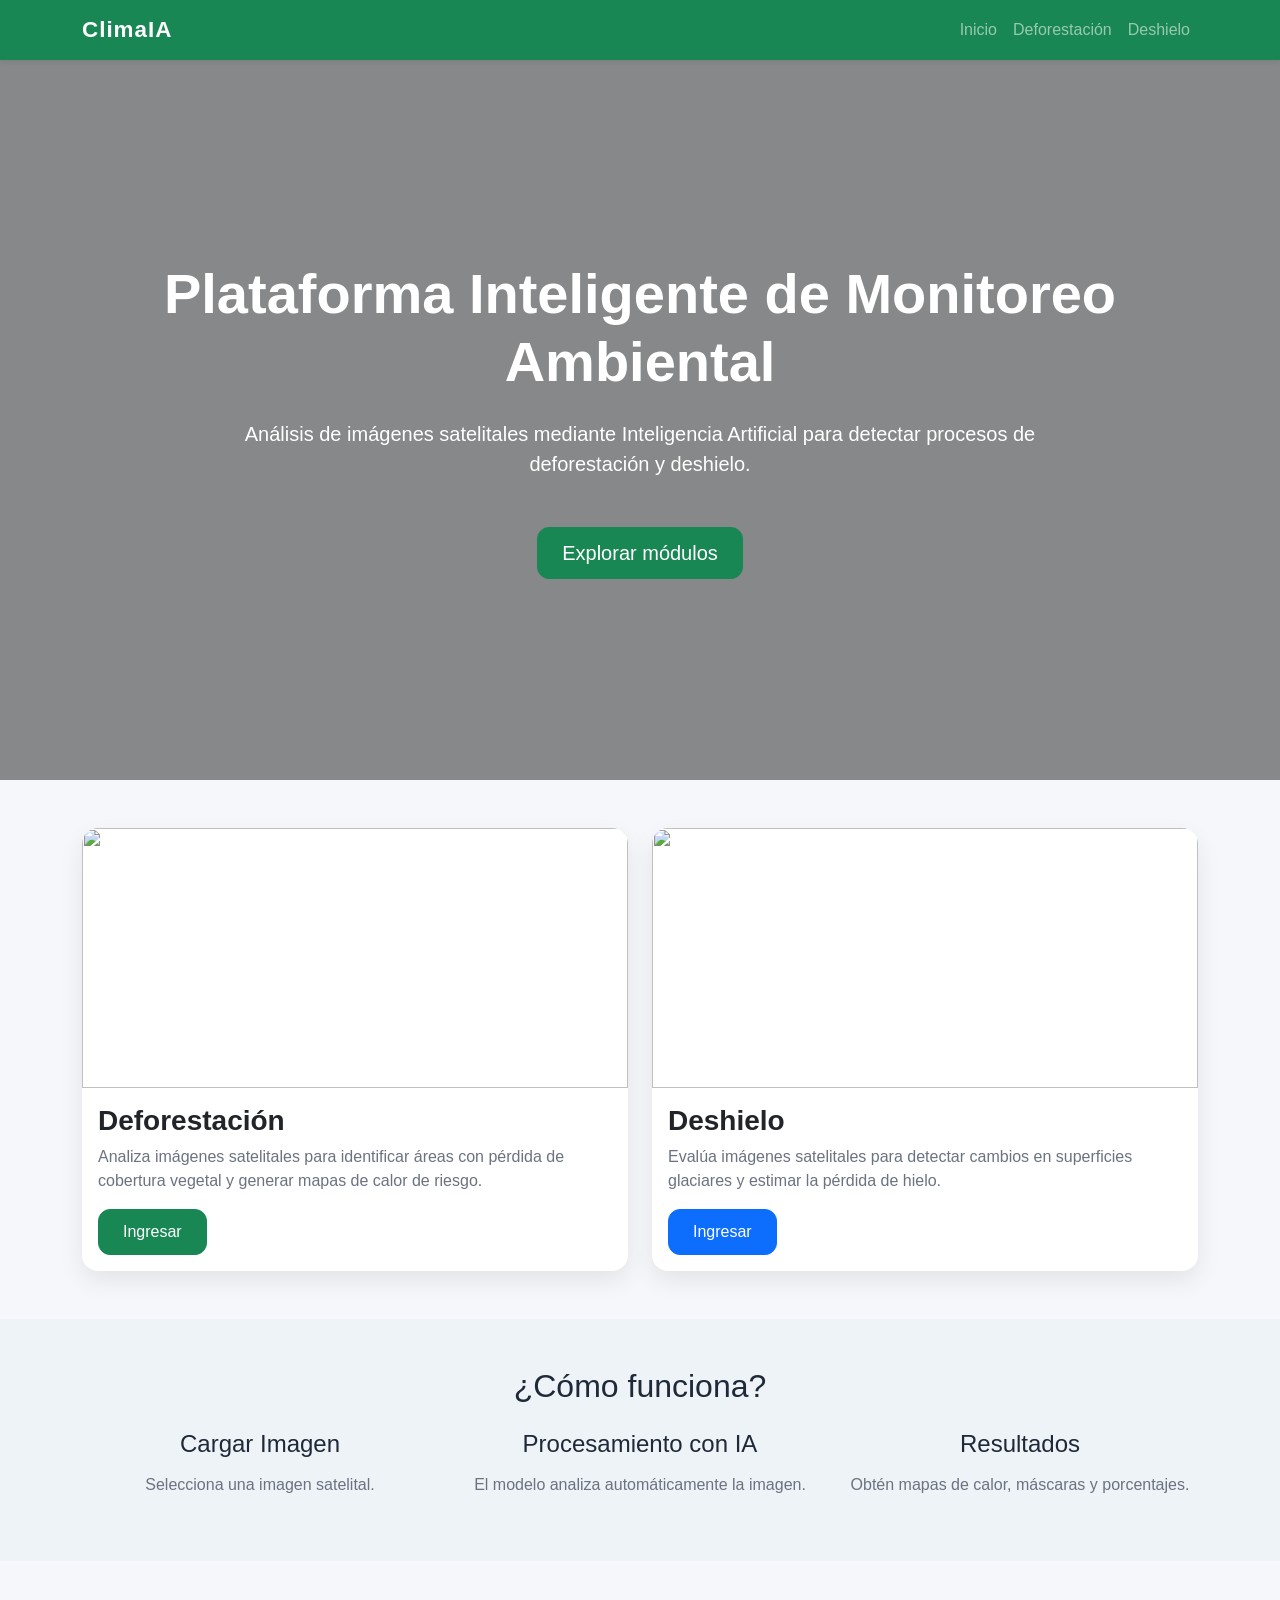
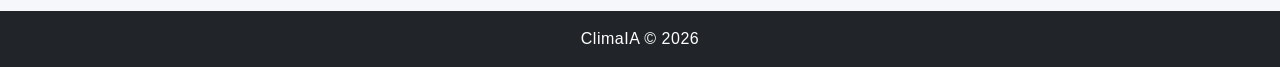
==== frontend/index.html @ 277e9a9d "Archivos añadidos" ====
<!DOCTYPE html>
<html lang="es">

<head>
    <meta charset="UTF-8">
    <meta name="viewport" content="width=device-width, initial-scale=1.0">
    <title>ClimaIA</title>

    <link href="https://cdn.jsdelivr.net/npm/bootstrap@5.3.7/dist/css/bootstrap.min.css" rel="stylesheet">

    <link rel="stylesheet" href="css/styles.css">
</head>

<body>

    <!-- Navbar -->
    <nav class="navbar navbar-expand-lg navbar-dark bg-success shadow-sm">
        <div class="container">
            <a class="navbar-brand fw-bold" href="/">
                ClimaIA
            </a>

            <button class="navbar-toggler" data-bs-toggle="collapse" data-bs-target="#menu">
                <span class="navbar-toggler-icon"></span>
            </button>

            <div class="collapse navbar-collapse" id="menu">
                <ul class="navbar-nav ms-auto">
                    <li class="nav-item">
                        <a class="nav-link" href="/">Inicio</a>
                    </li>

                    <li class="nav-item">
                        <a class="nav-link" href="/deforestacion">
                            Deforestación
                        </a>
                    </li>

                    <li class="nav-item">
                        <a class="nav-link" href="/deshielo">
                            Deshielo
                        </a>
                    </li>
                </ul>
            </div>
        </div>
    </nav>

    <!-- Hero -->
    <section class="hero-section text-center">

        <div class="container">

            <h1 class="display-4 fw-bold mb-4">
                Plataforma Inteligente de Monitoreo Ambiental
            </h1>

            <p class="lead mb-5">
                Análisis de imágenes satelitales mediante Inteligencia Artificial
                para detectar procesos de deforestación y deshielo.
            </p>

            <a href="#modulos" class="btn btn-success btn-lg">
                Explorar módulos
            </a>

        </div>

    </section>

    <!-- Módulos -->
    <section id="modulos" class="container py-5">

        <div class="row g-4">

            <!-- Deforestación -->
            <div class="col-md-6">

                <div class="card h-100 shadow">

                    <img src="https://images.unsplash.com/photo-1448375240586-882707db888b"
                        class="card-img-top">

                    <div class="card-body">

                        <h3 class="card-title">
                            Deforestación
                        </h3>

                        <p class="card-text">
                            Analiza imágenes satelitales para identificar
                            áreas con pérdida de cobertura vegetal y generar
                            mapas de calor de riesgo.
                        </p>

                        <a href="/deforestacion.html" class="btn btn-success">
                            Ingresar
                        </a>

                    </div>

                </div>

            </div>

            <!-- Deshielo -->
            <div class="col-md-6">

                <div class="card h-100 shadow">

                    <img src="https://images.unsplash.com/photo-1515238152791-8216bfdf89a7"
                        class="card-img-top">

                    <div class="card-body">

                        <h3 class="card-title">
                            Deshielo
                        </h3>

                        <p class="card-text">
                            Evalúa imágenes satelitales para detectar
                            cambios en superficies glaciares y estimar
                            la pérdida de hielo.
                        </p>

                        <a href="/deshielo" class="btn btn-primary">
                            Ingresar
                        </a>

                    </div>

                </div>

            </div>

        </div>

    </section>

    <!-- Información -->
    <section class="bg-light py-5">

        <div class="container text-center">

            <h2 class="mb-4">
                ¿Cómo funciona?
            </h2>

            <div class="row">

                <div class="col-md-4">
                    <h4>Cargar Imagen</h4>
                    <p>
                        Selecciona una imagen satelital.
                    </p>
                </div>

                <div class="col-md-4">
                    <h4>Procesamiento con IA</h4>
                    <p>
                        El modelo analiza automáticamente la imagen.
                    </p>
                </div>

                <div class="col-md-4">
                    <h4>Resultados</h4>
                    <p>
                        Obtén mapas de calor, máscaras y porcentajes.
                    </p>
                </div>

            </div>

        </div>

    </section>

    <!-- Footer -->
    <footer class="bg-dark text-white text-center py-3">

        <div class="container">

            <p class="mb-0">
                ClimaIA © 2026
            </p>

        </div>

    </footer>

    <script src="https://cdn.jsdelivr.net/npm/bootstrap@5.3.7/dist/js/bootstrap.bundle.min.js"></script>

</body>

</html>
---- frontend/css/styles.css ----
/* =========================
   VARIABLES
========================= */

:root {
    --primary: #198754;
    --primary-dark: #146c43;
    --secondary: #0d6efd;
    --dark: #1f2937;
    --light: #f8fafc;
    --gray: #6b7280;
    --border-radius: 16px;
}

/* =========================
   GENERAL
========================= */

body {
    font-family: "Segoe UI", sans-serif;
    background-color: #f5f7fa;
    color: #1f2937;
}

html {
    scroll-behavior: smooth;
}

section {
    padding-top: 60px;
    padding-bottom: 60px;
}

/* =========================
   NAVBAR
========================= */

.navbar {
    backdrop-filter: blur(10px);
}

.navbar-brand {
    font-size: 1.4rem;
    letter-spacing: 1px;
}

.nav-link {
    transition: 0.3s;
}

.nav-link:hover {
    color: #d1ffe6 !important;
}

/* =========================
   HERO
========================= */

.hero-section {
    min-height: 80vh;

    display: flex;
    align-items: center;
    justify-content: center;

    text-align: center;

    background:
        linear-gradient(
            rgba(0,0,0,0.45),
            rgba(0,0,0,0.45)
        ),
        url("https://images.unsplash.com/photo-1441974231531-c6227db76b6e");

    background-size: cover;
    background-position: center;

    color: white;
}

.hero-section h1 {
    font-weight: 700;
}

.hero-section p {
    max-width: 800px;
    margin: auto;
}

/* =========================
   BOTONES
========================= */

.btn {
    border-radius: 12px;
    padding: 10px 24px;
    transition: 0.3s ease;
}

.btn-success:hover {
    transform: translateY(-2px);
}

.btn-primary:hover {
    transform: translateY(-2px);
}

/* =========================
   TARJETAS
========================= */

.card {
    border: none;
    border-radius: var(--border-radius);
    overflow: hidden;

    transition: 0.35s ease;

    box-shadow: 0 5px 20px rgba(0,0,0,0.08);
}

.card:hover {
    transform: translateY(-8px);

    box-shadow:
        0 15px 35px rgba(0,0,0,0.12);
}

.card-img-top {
    height: 260px;
    object-fit: cover;
}

.card-title {
    font-weight: 600;
}

.card-text {
    color: var(--gray);
}

/* =========================
   COMO FUNCIONA
========================= */

.bg-light {
    background-color: #eef3f8 !important;
}

.bg-light h4 {
    margin-bottom: 15px;
}

.bg-light p {
    color: var(--gray);
}

/* =========================
   FOOTER
========================= */

footer {
    margin-top: 50px;
}

footer p {
    letter-spacing: 0.5px;
}

/* =========================
   EFECTOS
========================= */

.shadow {
    box-shadow:
        0 10px 25px rgba(0,0,0,0.08) !important;
}

/* =========================
   RESPONSIVE
========================= */

@media (max-width: 768px) {

    .hero-section {
        min-height: 70vh;
        padding: 40px 20px;
    }

    .hero-section h1 {
        font-size: 2rem;
    }

    .card-img-top {
        height: 220px;
    }

}
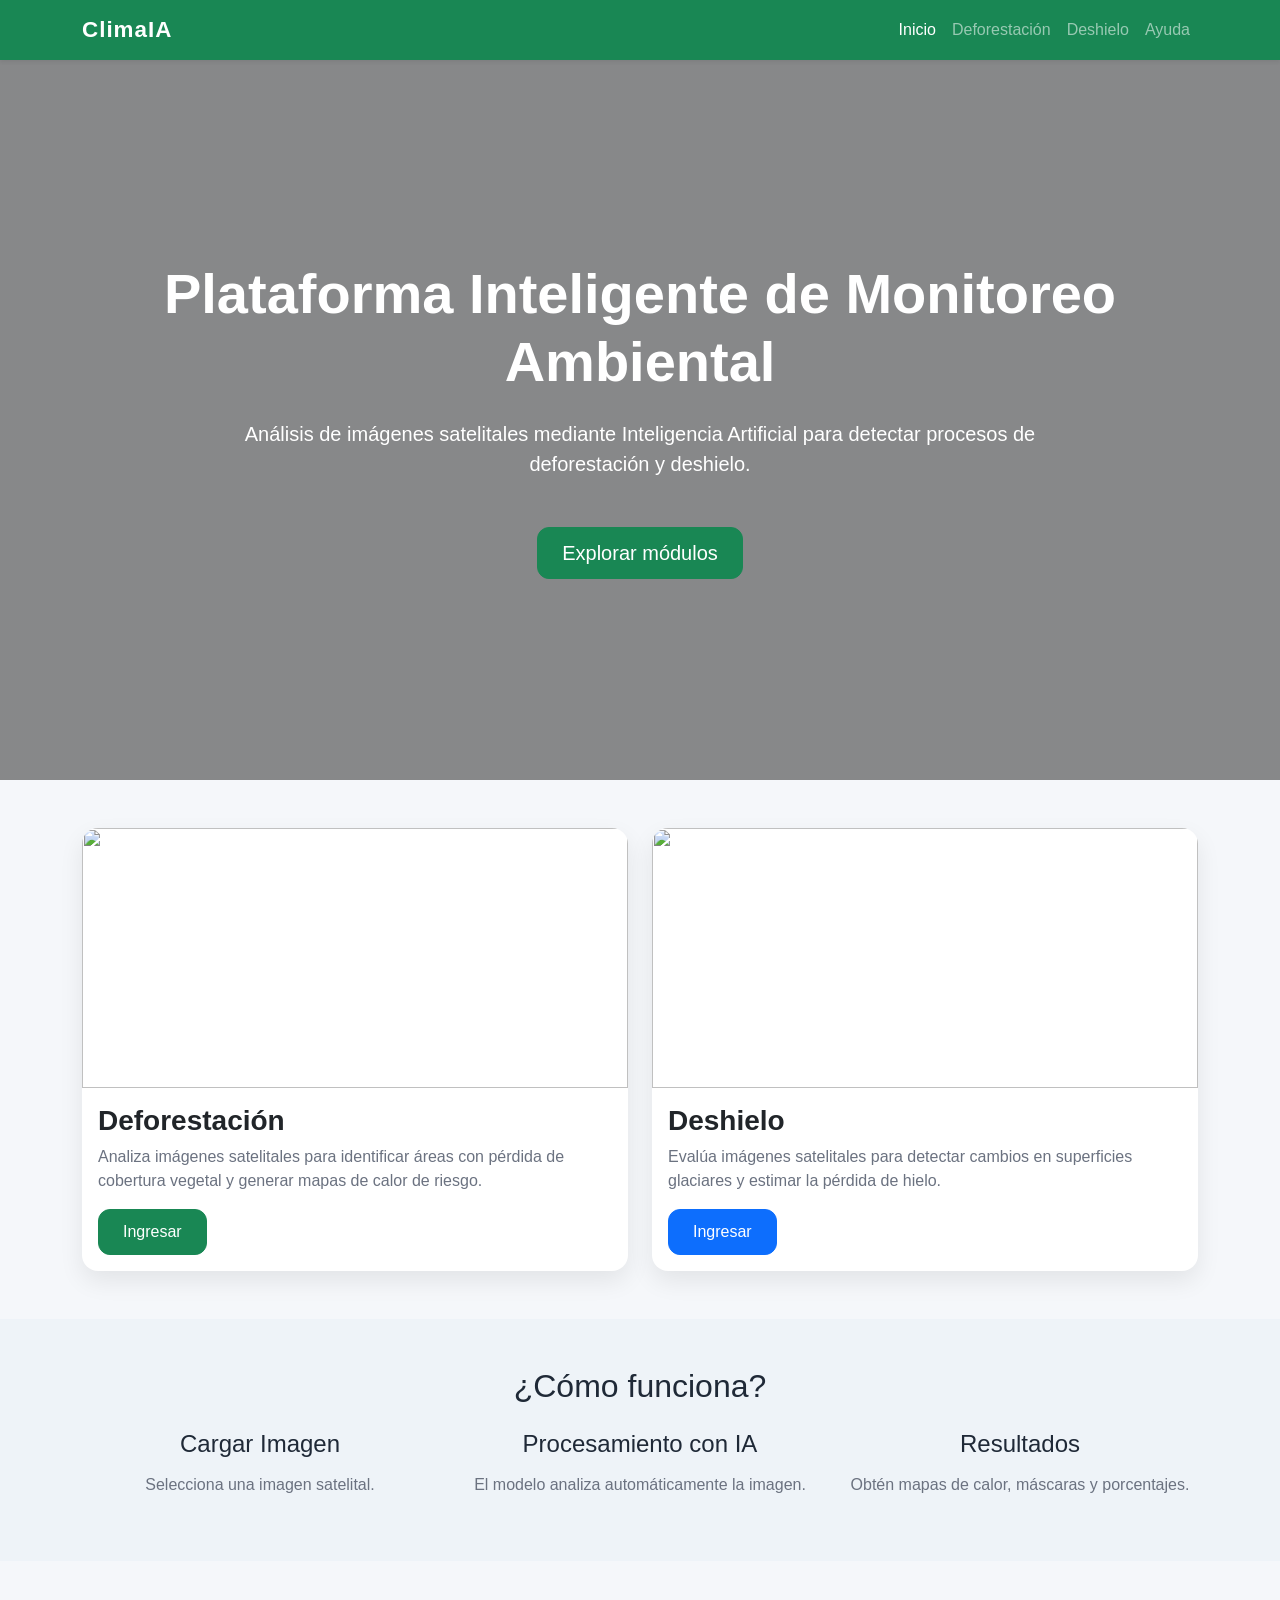
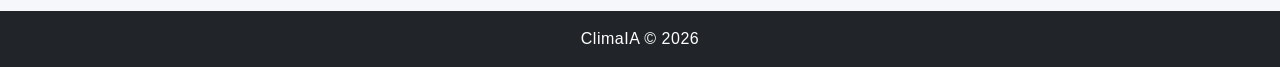
==== commit b4afc7c1: "Añadida página de ayuda" ====
--- a/frontend/index.html
+++ b/frontend/index.html
@@ -27,18 +27,23 @@
             <div class="collapse navbar-collapse" id="menu">
                 <ul class="navbar-nav ms-auto">
                     <li class="nav-item">
-                        <a class="nav-link" href="/">Inicio</a>
+                        <a class="nav-link active" href="/">Inicio</a>
                     </li>
 
                     <li class="nav-item">
-                        <a class="nav-link" href="/deforestacion">
+                        <a class="nav-link" href="/deforestacion.html">
                             Deforestación
                         </a>
                     </li>
 
                     <li class="nav-item">
-                        <a class="nav-link" href="/deshielo">
+                        <a class="nav-link" href="/deshielo.html">
                             Deshielo
+                        </a>
+                    </li>
+                    <li class="nav-item">
+                        <a class="nav-link" href="/ayuda.html">
+                            Ayuda
                         </a>
                     </li>
                 </ul>
@@ -78,8 +83,7 @@
 
                 <div class="card h-100 shadow">
 
-                    <img src="https://images.unsplash.com/photo-1448375240586-882707db888b"
-                        class="card-img-top">
+                    <img src="https://images.unsplash.com/photo-1448375240586-882707db888b" class="card-img-top">
 
                     <div class="card-body">
 
@@ -108,8 +112,7 @@
 
                 <div class="card h-100 shadow">
 
-                    <img src="https://images.unsplash.com/photo-1515238152791-8216bfdf89a7"
-                        class="card-img-top">
+                    <img src="https://images.unsplash.com/photo-1515238152791-8216bfdf89a7" class="card-img-top">
 
                     <div class="card-body">
 
@@ -123,7 +126,7 @@
                             la pérdida de hielo.
                         </p>
 
-                        <a href="/deshielo" class="btn btn-primary">
+                        <a href="/deshielo.html" class="btn btn-primary">
                             Ingresar
                         </a>
 
